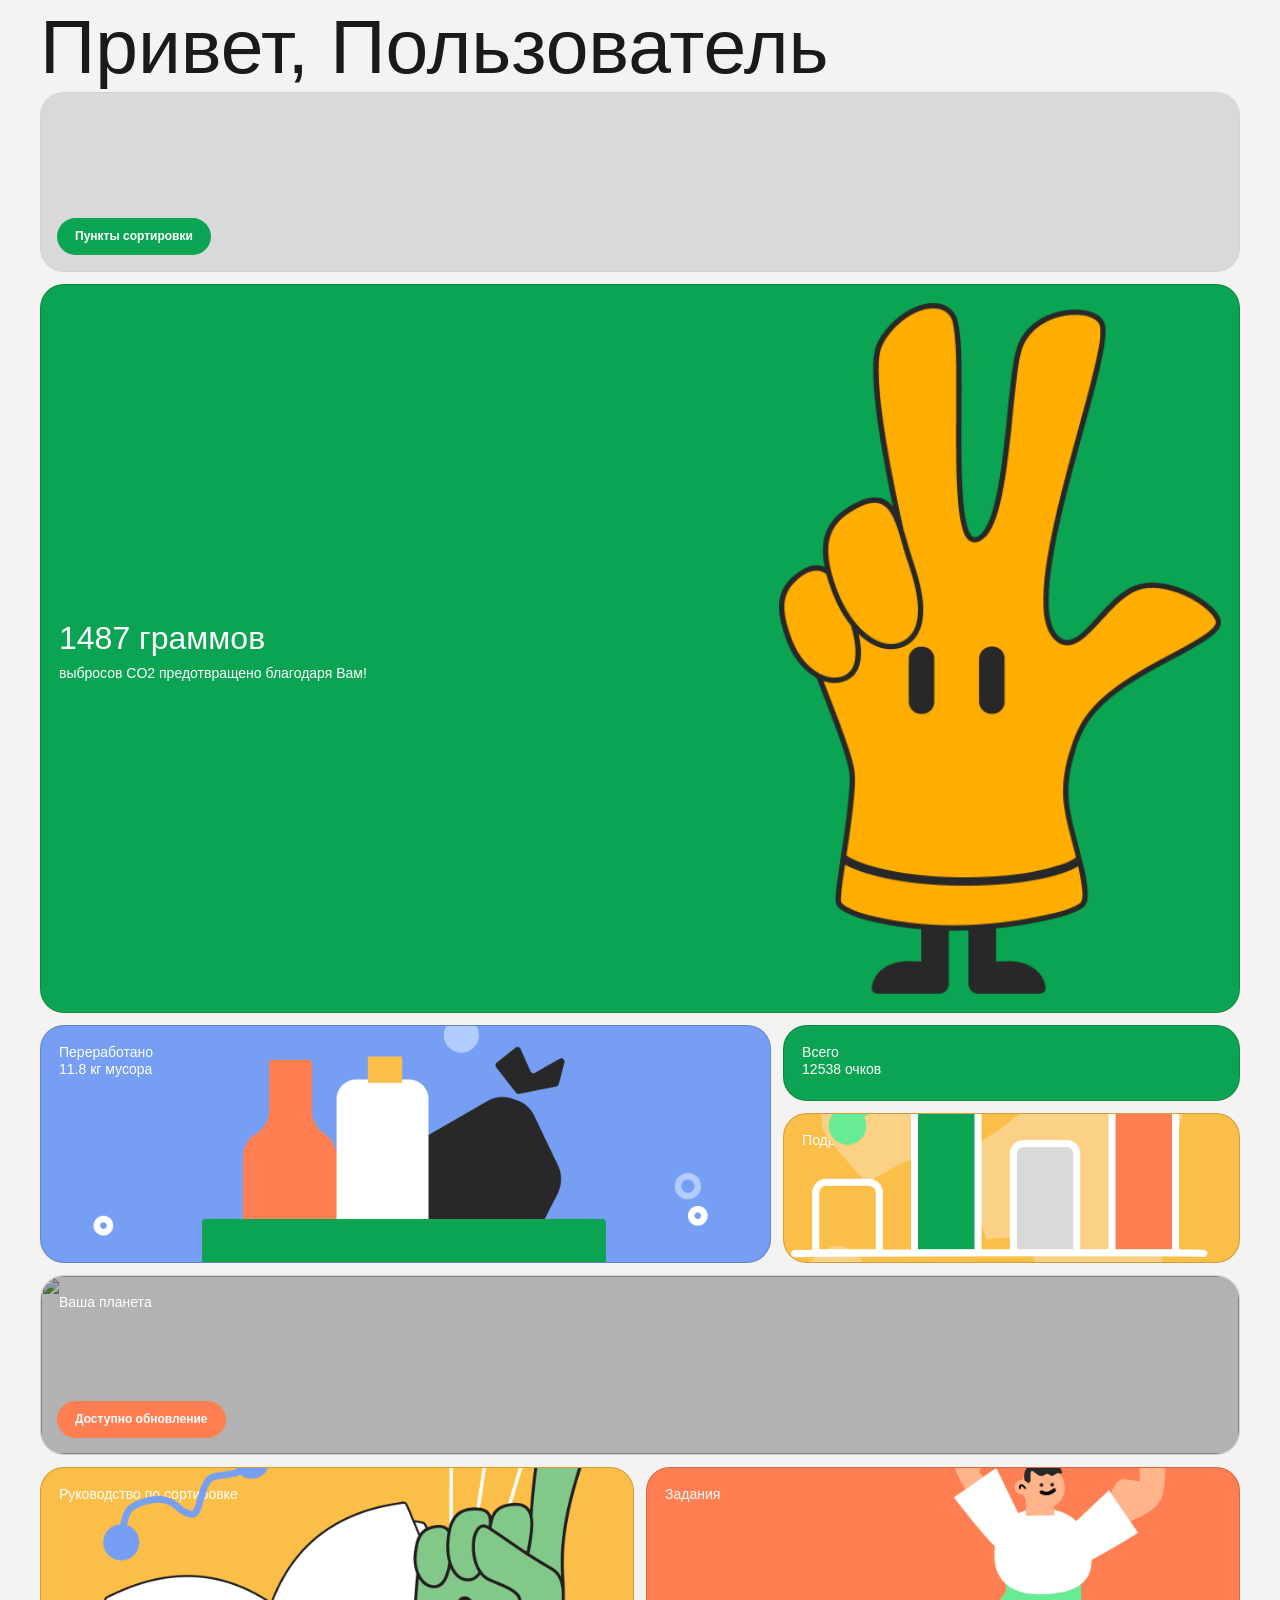
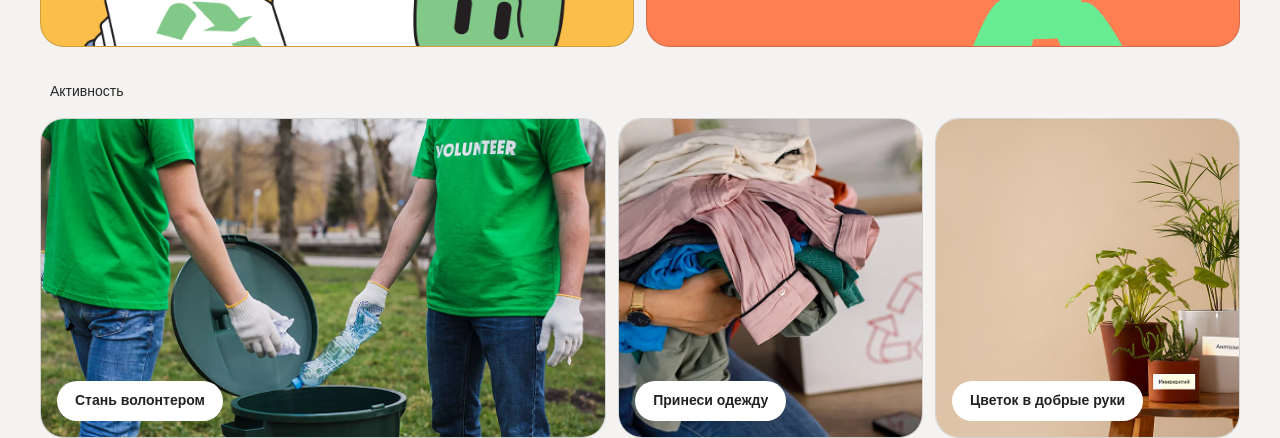
==== index.html @ 702b44ba "Add navigation links for guide and back button - Updated index.html to wrap yellow-card div with lin" ====
<!doctype html>
<html lang="en">
  <head>
    <meta charset="UTF-8" />
    <meta name="viewport" content="width=device-width, initial-scale=1.0" />
    <!-- ШРИФТЫ -->
    <link rel="preconnect" href="https://fonts.googleapis.com" />
    <link rel="preconnect" href="https://fonts.gstatic.com" crossorigin />
    <link
      href="https://fonts.googleapis.com/css2?family=Cormorant+Garamond:ital,wght@0,300..700;1,300..700&family=Inter:ital,opsz,wght@0,14..32,100..900;1,14..32,100..900&display=swap"
      rel="stylesheet"
    />
    <!-- БУТСТРАП -->
    <link
      href="https://cdn.jsdelivr.net/npm/bootstrap@5.3.8/dist/css/bootstrap.min.css"
      rel="stylesheet"
      integrity="sha384-sRIl4kxILFvY47J16cr9ZwB07vP4J8+LH7qKQnuqkuIAvNWLzeN8tE5YBujZqJLB"
      crossorigin="anonymous"
    />
    <!-- LEAFLET MAP CSS -->
    <link
      rel="stylesheet"
      href="https://unpkg.com/leaflet@1.9.4/dist/leaflet.css"
      integrity="sha256-p4NxAoJBhIIN+hmNHrzRCf9tD/miZyoHS5obTRR9BMY="
      crossorigin=""
    />
    <!-- СТИЛИ -->
    <link rel="stylesheet" href="css/reset.css" />
    <link rel="stylesheet" href="css/style.css" />
    <link rel="stylesheet" href="css/main-page.css" />

    <title>Уберу | Главная</title>
  </head>
  <body>
    <!-- MAIN -->
    <main class="main">
      <section>
        <div class="container">
          <h1>Привет, Пользователь</h1>

          <!-- MAP -->
          <div class="card map-card" id="mapCard">
            <div id="miniMap"></div>

            <div class="card-tag card-tag-green">Пункты сортировки</div>
          </div>

          <!-- MAP MODAL -->
          <div
            class="modal fade"
            id="mapModal"
            tabindex="-1"
            aria-labelledby="mapModalLabel"
            aria-hidden="true"
          >
            <div class="modal-dialog modal-fullscreen">
              <div class="modal-content">
                <div class="modal-header">
                  <h5 class="modal-title" id="mapModalLabel">
                    Карта пунктов сортировки
                  </h5>
                  <button
                    type="button"
                    class="btn-close"
                    data-bs-dismiss="modal"
                    aria-label="Close"
                  ></button>
                </div>
                <div class="modal-body p-0">
                  <div class="map-controls">
                    <input
                      type="text"
                      class="map-search"
                      placeholder="Поиск пункта переработки или адреса"
                    />
                    <div class="map-filters">
                      <button
                        class="filter-btn"
                        data-type="plastic"
                        data-color="#ff7e52"
                      >
                        ПЛАСТИК
                      </button>
                      <button
                        class="filter-btn"
                        data-type="paper"
                        data-color="#BDBDBD"
                      >
                        БУМАГА
                      </button>
                      <button
                        class="filter-btn"
                        data-type="glass"
                        data-color="#769ff3"
                      >
                        СТЕКЛО
                      </button>
                      <button
                        class="filter-btn"
                        data-type="metal"
                        data-color="#fbbf49"
                      >
                        МЕТАЛЛ
                      </button>
                      <button
                        class="filter-btn"
                        data-type="organic"
                        data-color="#0ba452"
                      >
                        ОРГАНИКА
                      </button>
                    </div>
                  </div>
                  <div id="fullMap"></div>
                </div>
              </div>
            </div>
          </div>

          <!-- CO2 -->
          <div class="card carbon-card">
            <div class="carbon-text">
              <h3 class="big-card-title mb-2"><span>1487</span> граммов</h3>
              <p>выбросов CO2 предотвращено благодаря Вам!</p>
            </div>

            <img src="img/main_page/gloves.png" />
          </div>

          <!-- GRID -->
          <div class="grid">
            <div class="card left-big">
              <div class="left-big-text">
                <p>Переработано</p>
                <h3><span>11.8</span> кг мусора</h3>
              </div>
              <img src="img/main_page/recycling.png" />
            </div>

            <div class="right-column">
              <div class="card small-green">
                <p>Всего</p>
                <h3><span>12538</span> очков</h3>
                <!-- <h3>очков</h3> -->
              </div>

              <div class="card small-yellow">
                <div class="small-text">
                  <h3>Подробнее</h3>
                </div>
                <img src="img/main_page/more.png" />
              </div>
            </div>
          </div>

          <!-- PLANET -->
          <div class="card planet-card">
            <img
              src="https://images.unsplash.com/photo-1518770660439-4636190af475?q=80&w=1200"
            />

            <div class="content">
              <h3>Ваша планета</h3>
            </div>

            <div class="card-tag card-tag-red">Доступно обновление</div>
          </div>

          <!-- DOUBLE -->
          <div class="double-grid">
            <a href="pages/tasks.html" class="card-link">
              <div class="card yellow-card">
                <h3>Руководство по сортировке</h3>
                <img src="img/main_page/guide.png" />
              </div>
            </a>

            <div class="card orange-card">
              <h3>Задания</h3>
              <img src="img/main_page/tasks.png" />
            </div>
          </div>

          <!-- ACTIVITY -->
          <h2 class="section-title">Активность</h2>

          <div class="activity-grid">
            <div class="card activity-card">
              <img src="img/main_page/activities/image 77.png" />

              <div class="tag">Стань волонтером</div>
            </div>

            <div class="card activity-card">
              <img src="img/main_page/activities/image 90.png" />

              <div class="tag">Принеси одежду</div>
            </div>

            <div class="card activity-card">
              <img src="img/main_page/activities/image 91.png" />

              <div class="tag">Цветок в добрые руки</div>
            </div>
          </div>
        </div>
      </section>
    </main>
    <!-- FOOTER -->
  </body>

  <script src="js/script.js"></script>
  <!-- LEAFLET MAP JS -->
  <script
    src="https://unpkg.com/leaflet@1.9.4/dist/leaflet.js"
    integrity="sha256-20nQCchB9co0qIjJZRGuk2/Z9VM+kNiyxNV1lvTlZBo="
    crossorigin=""
  ></script>
  <script
    src="https://cdn.jsdelivr.net/npm/bootstrap@5.3.8/dist/js/bootstrap.bundle.min.js"
    integrity="sha384-FKyoEForCGlyvwx9Hj09JcYn3nv7wiPVlz7YYwJrWVcXK/BmnVDxM+D2scQbITxI"
    crossorigin="anonymous"
  ></script>
</html>
---- css/style.css ----
:root {
  /*bg colors*/
  --app-light-gray: #f5f3f1;
  --app-green: #0ba452;
  --app-light-green: #67eb93;
  --app-red: #ff7e52;
  --app-blue: #769ff3;
  --app-yellow: #fbbf49;
  --app-white: #ffffff;

  /*font colors*/
  --app-dark: #1a1a1a;
  --app-dark-gray: #282828;

  /*font-size*/
  --h1-font-size: clamp(32px, 6vw, 90px);
  --h2-font-size: clamp(20px, 6vw, 32px);
  --h3-font-size: 14px;

  --text-style: clamp(12px, 2vw, 14px);
}

/*  */
/* ОБЩИЕ */
html {
  box-sizing: border-box;
  scroll-behavior: smooth;
}

*,
*::before,
*::after {
  box-sizing: inherit;
}

a {
  color: inherit;
  text-decoration: none;
}

li {
  list-style: none;
}

img {
  max-width: 100%;
}

button {
  color: inherit;
  font-size: inherit;
  background-color: transparent;
  border: none;
  cursor: pointer;
  font-family: inherit;
  padding: 0;
}

h1,
h3 {
  font-size: var(--h3-font-size);
}

.section-title {
  color: var(--app-dark-gray);
  font-weight: 500;
  font-size: var(--text-style);
  width: fit-content;
  padding: 8px 10px;
  border-radius: 6px;
  margin-bottom: 10px;
}

.descr-title {
  font-family: "Cormorant Garamond", serif;
  font-weight: 600;
  text-transform: uppercase;
  font-size: var(--h2-font-size);
  margin-bottom: 16px;
}

.container {
  max-width: 1220px;
  padding: 0 10px;
  margin: 0 auto;
}

body {
  font-family: "Unbounded", sans-serif;
  font-weight: 400;
  font-size: var(--text-style);
  line-height: 1.4;
  background-color: var(--app-light-gray);
  color: var(--app-dark);
}

p {
  color: var(--app-dark-gray);
  line-height: 1.6;
}

/*  */
/*  */
/* СЕКЦИЯ КОНТАКТЫ */
.contacts {
  padding: 100px 0;
}

.contacts__card-image {
  height: 200px;
  object-fit: cover;
}

.contacts-list-item-text {
  width: 50%;
}

/*  */
/*  */
/* ФУТЕР */

.footer__inner {
  display: flex;
  justify-content: space-between;
  text-transform: uppercase;
  letter-spacing: 2px;
  padding: 60px 0;
}
---- css/main-page.css ----
/* ОБЩИЕ КАРТОЧКИ */
.card {
  position: relative;
  border-radius: 24px;
  overflow: hidden;
  padding: 18px;
  color: white;
}
.card img {
  width: 100%;
  height: 100%;
  object-fit: cover;
}
.card p {
  position: relative;
  line-height: 1.2;
  z-index: 5;
  color: var(--app-white);
}

.card-tag {
  position: absolute;
  bottom: 16px;
  left: 16px;
  background: white;
  color: #222;
  border-radius: 999px;
  padding: 10px 18px;
  font-size: 12px;
  font-weight: 600;
}

.card-tag-green {
  background: var(--app-green);
  color: white;
}

.card-tag-red {
  background: var(--app-red);
  color: white;
}

.tag {
  position: absolute;
  bottom: 16px;
  left: 16px;
  background: white;
  color: #222;
  border-radius: 999px;
  padding: 10px 18px;
  font-size: 14px;
  font-weight: 600;
}

/* MAP */
.map-card {
  height: 180px;
  margin-bottom: 12px;
  cursor: pointer;
}
.map-card #miniMap {
  width: 100%;
  height: 100%;
  position: absolute;
  inset: 0;
  z-index: 1;
}
.map-card::after {
  content: "";
  background: rgba(0, 0, 0, 0.15);
  position: absolute;
  inset: 0;
  z-index: 1;
}
.map-card .card-tag {
  z-index: 2;
}

/* MAP MODAL */
#mapModal .modal-body {
  height: calc(100vh - 60px);
  padding: 0 !important;
  position: relative;
}
.map-controls {
  position: absolute;
  top: 0;
  left: 0;
  right: 0;
  z-index: 1000;
  background: white;
  padding: 16px;
  box-shadow: 0 2px 8px rgba(0,0,0,0.15);
}
.map-search {
  width: 100%;
  padding: 12px 16px;
  border: 1px solid #ddd;
  border-radius: 12px;
  font-size: 14px;
  margin-bottom: 12px;
  outline: none;
}
.map-search:focus {
  border-color: var(--app-green);
}
.map-filters {
  display: flex;
  gap: 8px;
  overflow-x: auto;
  -webkit-overflow-scrolling: touch;
  padding-bottom: 4px;
}
.filter-btn {
  flex: 0 0 auto;
  padding: 10px 18px;
  border: none;
  border-radius: 999px;
  background: white;
  color: #222;
  font-size: 13px;
  font-weight: 600;
  cursor: pointer;
  transition: all 0.2s ease;
  white-space: nowrap;
}
.filter-btn.active {
  color: white;
}
.filter-btn[data-type="plastic"].active {
  background: #ff7e52;
}
.filter-btn[data-type="paper"].active {
  background: #BDBDBD;
}
.filter-btn[data-type="glass"].active {
  background: #769ff3;
}
.filter-btn[data-type="metal"].active {
  background: #fbbf49;
}
.filter-btn[data-type="organic"].active {
  background: #0ba452;
}
#fullMap {
  width: 100%;
  height: 100%;
}

/* Hide Leaflet attribution and controls */
.leaflet-control-attribution,
.leaflet-bottom,
.leaflet-left,
.leaflet-right,
.leaflet-top {
  display: none !important;
}

/* CO2 CARD */
.carbon-card {
  background: var(--app-green);
  display: flex;
  flex-direction: row;
  align-items: center;
  justify-content: space-between;
  min-height: 180px;
  margin-bottom: 12px;
}
.big-card-title {
  font-size: var(--h2-font-size);
  margin-top: 4px;
}
.carbon-text {
  width: 45%;
}
.carbon-card img {
  width: 38%;
  object-fit: contain;
}

/* GRID */
.grid {
  display: grid;
  grid-template-columns: 1.6fr 1fr;
  gap: 12px;
  margin-bottom: 12px;
}
.left-big {
  background-color: var(--app-blue);
  min-height: 236px;
}
.right-column {
  display: flex;
  flex-direction: column;
  gap: 12px;
}
.small-green {
  background-color: var(--app-green);
  min-height: 76px;
}
.small-yellow {
  background-color: var(--app-yellow);
  min-height: 150px;
}

/* PLANET */
.planet-card {
  height: 180px;
  margin-bottom: 12px;
}
.planet-card img,
.planet-card::after {
  position: absolute;
  inset: 0;
}
.planet-card::after {
  content: "";
  background: rgba(0, 0, 0, 0.3);
}
.planet-card .content {
  position: relative;
  z-index: 2;
}
.planet-card .card-tag {
  position: absolute;
  bottom: 16px;
  left: 16px;
  z-index: 2;
}

/* TWO CARDS */
.double-grid {
  display: grid;
  grid-template-columns: 1fr 1fr;
  gap: 12px;
  margin-bottom: 28px;
}
.yellow-card {
  background-color: var(--app-yellow);
  min-height: 180px;
}
.orange-card {
  background-color: var(--app-red);
  min-height: 180px;
}

/* ACTIVITY */
.activity-grid {
  display: flex;
  gap: 12px;
  overflow-x: auto;
  scroll-snap-type: x mandatory;
  -webkit-overflow-scrolling: touch;
}
.activity-card {
  flex: 0 0 85%;
  height: 320px;
  scroll-snap-align: start;
}
.activity-card:first-child {
  margin-left: 16px;
}
.activity-card:last-child {
  margin-right: 16px;
}

@media (min-width: 769px) {
  .activity-grid {
    display: grid;
    grid-template-columns: 1.3fr 0.7fr 0.7fr;
    overflow-x: visible;
    scroll-snap-type: none;
  }
  .activity-card {
    flex: auto;
    scroll-snap-align: normal;
  }
  .activity-card:first-child,
  .activity-card:last-child {
    margin: 0;
  }
}

/* ABSOLUTE IMAGES */

.left-big img,
.small-yellow img,
.yellow-card img,
.orange-card img,
.activity-card img {
  position: absolute;
  inset: 0;
}

/* TYPOGRAPHY - ADAPTIVE HEADINGS */
h1 {
  font-size: var(--h1-font-size);
}
.section-title {
  font-size: var(--text-style);
}
.big-card-title {
  font-size: var(--h2-font-size);
}

/* Mobile styles */
@media (max-width: 768px) {
  h1 {
    font-size: 14px;
  }
  .section-title {
    font-size: 12px;
  }
  .big-card-title {
    font-size: 14px;
  }
  .carbon-card h3 {
    font-size: 14px;
  }
  .carbon-card h3 span {
    font-size: 20px;
    font-weight: 700;
  }
  .left-big h3,
  .small-green h3 {
    font-size: 12px;
  }
  .left-big h3 span,
  .small-green h3 span {
    font-size: 16px;
    font-weight: 700;
  }
}
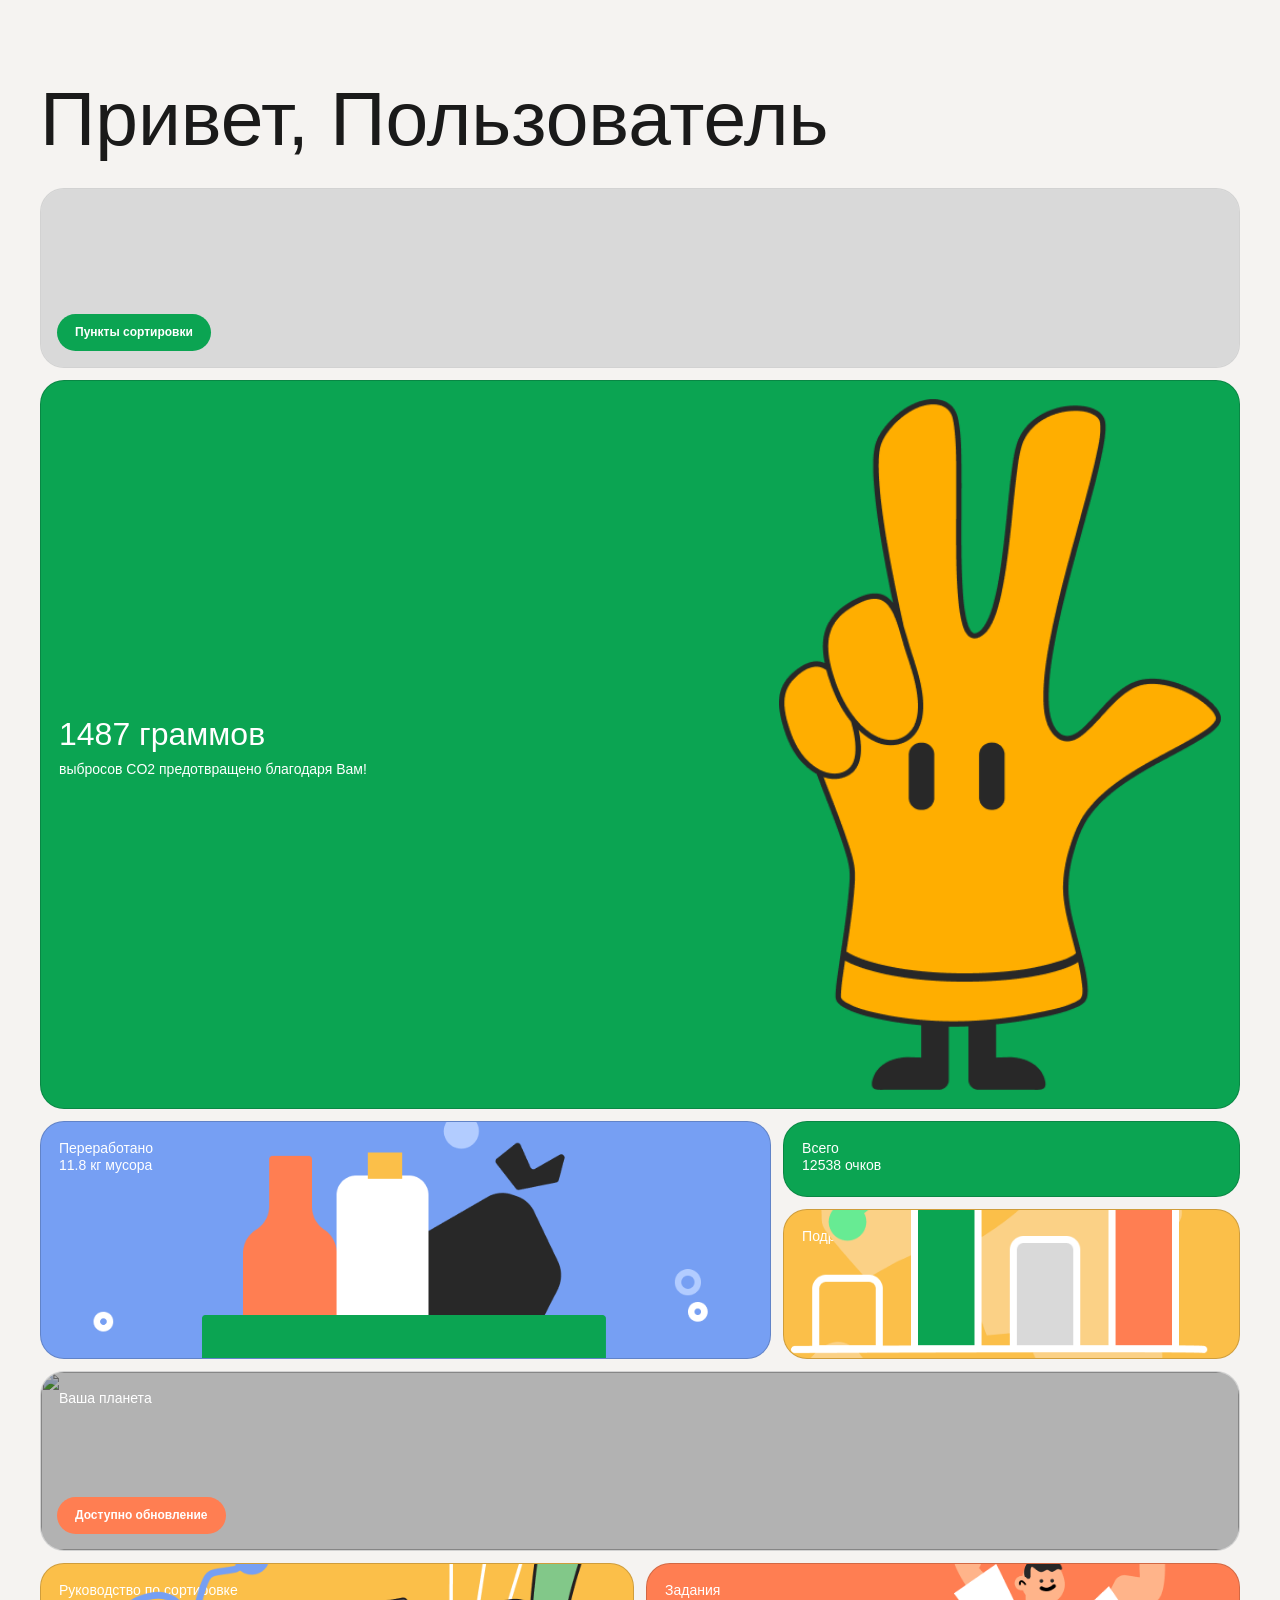
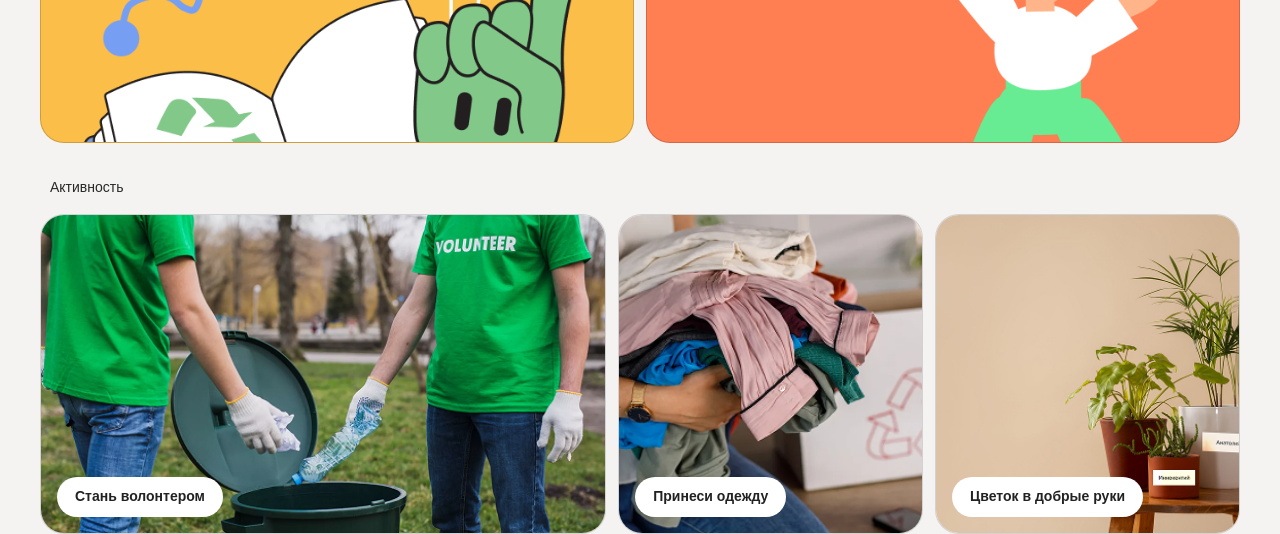
==== commit b98081ad: "update pages" ====
--- a/index.html
+++ b/index.html
@@ -36,7 +36,7 @@
     <main class="main">
       <section>
         <div class="container">
-          <h1>Привет, Пользователь</h1>
+          <h1 class="welcome">Привет, Пользователь</h1>
 
           <!-- MAP -->
           <div class="card map-card" id="mapCard">
@@ -174,11 +174,12 @@
                 <img src="img/main_page/guide.png" />
               </div>
             </a>
-
-            <div class="card orange-card">
-              <h3>Задания</h3>
-              <img src="img/main_page/tasks.png" />
-            </div>
+            <a href="pages/tasks.html" class="card-link">
+              <div class="card orange-card">
+                <h3>Задания</h3>
+                <img src="img/main_page/tasks.png" />
+              </div>
+            </a>
           </div>
 
           <!-- ACTIVITY -->
--- a/css/main-page.css
+++ b/css/main-page.css
@@ -1,3 +1,8 @@
+.welcome{
+  margin-top: 8vh;
+  margin-bottom: 24px;
+}
+
 /* ОБЩИЕ КАРТОЧКИ */
 .card {
   position: relative;
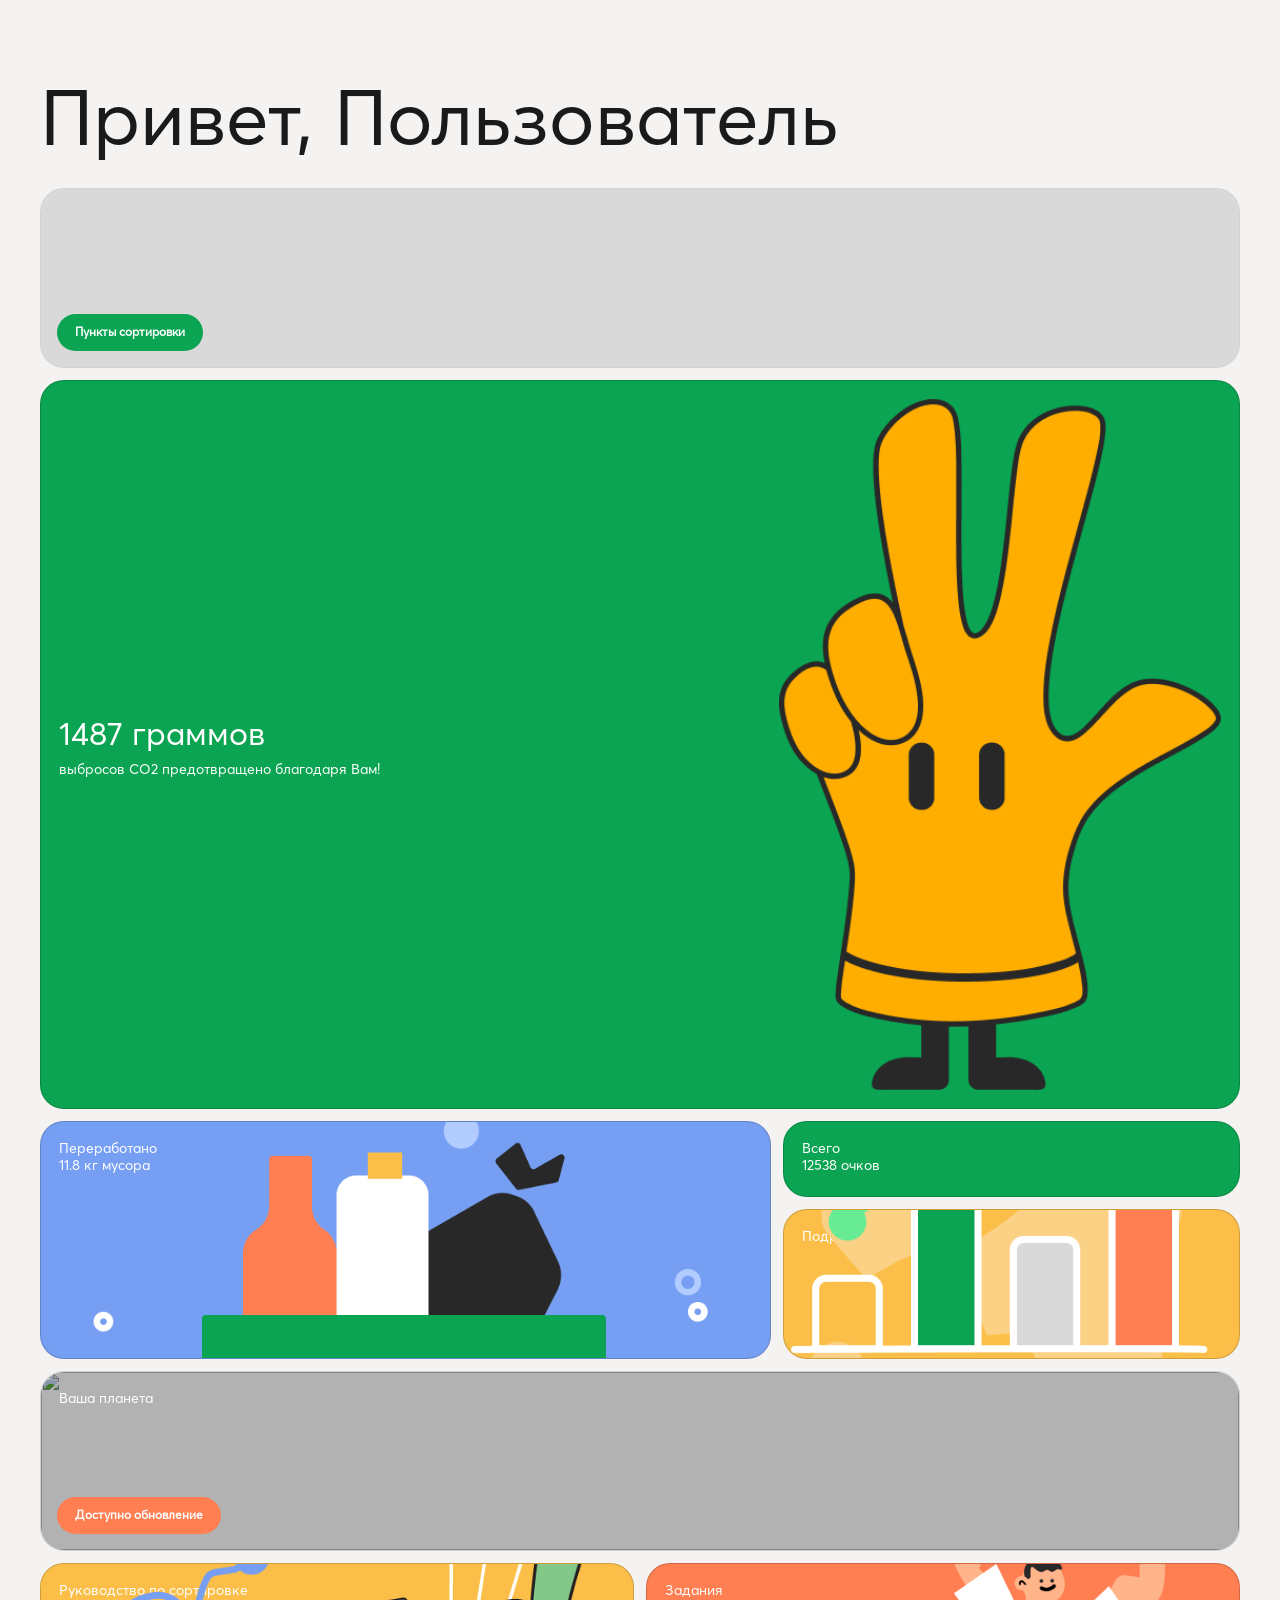
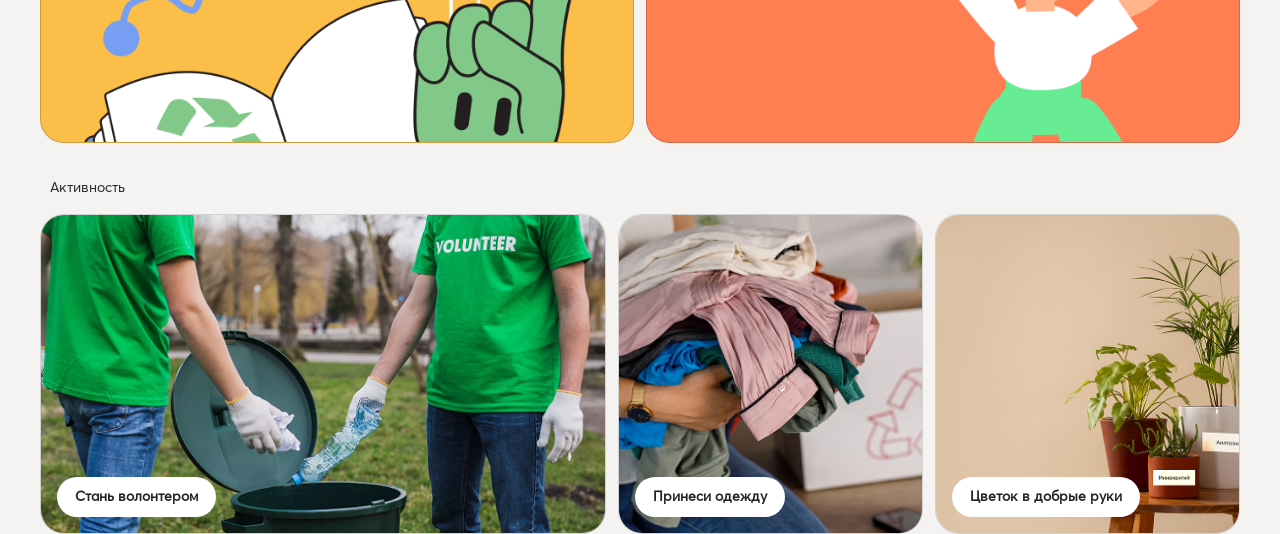
==== commit 39d07818: "update" ====
--- a/index.html
+++ b/index.html
@@ -28,6 +28,7 @@
     <link rel="stylesheet" href="css/reset.css" />
     <link rel="stylesheet" href="css/style.css" />
     <link rel="stylesheet" href="css/main-page.css" />
+    <link rel="stylesheet" href="css/navbar.css" />
 
     <title>Уберу | Главная</title>
   </head>
@@ -168,7 +169,7 @@
 
           <!-- DOUBLE -->
           <div class="double-grid">
-            <a href="pages/tasks.html" class="card-link">
+            <a href="pages/learn.html" class="card-link">
               <div class="card yellow-card">
                 <h3>Руководство по сортировке</h3>
                 <img src="img/main_page/guide.png" />
@@ -207,6 +208,35 @@
         </div>
       </section>
     </main>
+    <!-- Мобильная навигация -->
+    <nav class="mobile-nav">
+      <a href="#" class="nav-item icon-trash" aria-label="Удалить"></a>
+      <a
+        href="pages/learn.html"
+        class="nav-item icon-lightbulb"
+        aria-label="Идеи"
+      ></a>
+
+      <!-- Центральная кнопка -->
+      <a href="pages/map.html" class="center-btn" aria-label="Карта">
+        <svg viewBox="0 0 24 24">
+          <path
+            d="M20.5 3l-.16.03L15 5.1 9 3 3.36 4.9c-.21.07-.36.25-.36.48V20.5c0 .28.22.5.5.5l.16-.03L9 18.9l6 2.1 5.64-1.9c.21-.07.36-.25.36-.48V3.5c0-.28-.22-.5-.5-.5zM15 19l-6-2.11V5l6 2.11V19z"
+          />
+        </svg>
+      </a>
+
+      <a
+        href="pages/socials.html"
+        class="nav-item icon-info"
+        aria-label="Информация"
+      ></a>
+      <a
+        href="pages/profile.html"
+        class="nav-item icon-user"
+        aria-label="Профиль"
+      ></a>
+    </nav>
     <!-- FOOTER -->
   </body>
 
--- a/css/style.css
+++ b/css/style.css
@@ -18,6 +18,17 @@
   --h3-font-size: 14px;
 
   --text-style: clamp(12px, 2vw, 14px);
+}
+
+@font-face {
+  font-family: "Averta";
+  src:
+    url("../fonts/AvertaCyrillic/AvertaCyrillicRegular.otf") format("opentype"),
+    url("../fonts/AvertaCyrillic/AvertaCyrillicSemiBold.otf") format("opentype"),
+    url("../fonts/AvertaCyrillic/AvertaCyrillicBold.otf") format("opentype"),
+    url("../fonts/AvertaCyrillic/AvertaCyrillicExtraBold.otf")
+      format("opentype"),
+    url("../fonts/AvertaCyrillic/AvertaCyrillicBlack.otf") format("opentype");
 }
 
 /*  */
@@ -72,7 +83,7 @@
 }
 
 .descr-title {
-  font-family: "Cormorant Garamond", serif;
+  font-family: "Averta", serif;
   font-weight: 600;
   text-transform: uppercase;
   font-size: var(--h2-font-size);
@@ -86,7 +97,7 @@
 }
 
 body {
-  font-family: "Unbounded", sans-serif;
+  font-family: "Averta", sans-serif;
   font-weight: 400;
   font-size: var(--text-style);
   line-height: 1.4;
--- a/css/navbar.css
+++ b/css/navbar.css
@@ -0,0 +1,96 @@
+/* Скрываем навбар на десктопе */
+.mobile-nav {
+  display: none;
+}
+
+/* Показываем только на мобильных */
+@media (max-width: 768px) {
+  .mobile-nav {
+    display: flex;
+    position: fixed;
+    bottom: 0;
+    left: 0;
+    right: 0;
+    height: 70px;
+    background: #1a1a1a;
+    z-index: 1000;
+    align-items: center;
+    justify-content: space-around;
+    padding: 0 10px;
+    border-top-left-radius: 20px;
+    border-top-right-radius: 20px;
+    box-shadow: 0 -4px 12px rgba(0, 0, 0, 0.1);
+  }
+
+  .nav-item {
+    color: #888;
+    font-size: 24px;
+    text-decoration: none;
+    display: flex;
+    align-items: center;
+    justify-content: center;
+    width: 50px;
+    height: 50px;
+    transition: color 0.3s ease;
+  }
+
+  .nav-item:hover,
+  .nav-item.active {
+    color: #fff;
+  }
+
+  /* Центральный выступающий элемент */
+  .center-btn {
+    position: relative;
+    top: -25px;
+    width: 60px;
+    height: 60px;
+    background: #2ecc71;
+    border-radius: 50%;
+    display: flex;
+    align-items: center;
+    justify-content: center;
+    box-shadow: 0 4px 12px rgba(46, 204, 113, 0.4);
+    transform: scale(1.1);
+    transition: transform 0.2s ease;
+  }
+
+  .center-btn:hover {
+    transform: scale(1.15);
+  }
+
+  .center-btn svg {
+    width: 30px;
+    height: 30px;
+    fill: white;
+  }
+
+  /* Иконки как SVG или Font Awesome — здесь используем простые SVG */
+  .icon-trash::before {
+    content: url(../img/nav_icons/main-icon.svg);
+  }
+  .icon-lightbulb::before {
+    content: url(../img/nav_icons/learn-icon.svg);
+  }
+  .icon-info::before {
+    content: url(../img/nav_icons/learn-icon-1.svg);
+  }
+  .icon-user::before {
+    content: url(../img/nav_icons/profile-icon.svg);
+  }
+
+  /* Адаптация под очень маленькие экраны */
+  @media (max-width: 360px) {
+    .mobile-nav {
+      height: 60px;
+    }
+    .center-btn {
+      width: 50px;
+      height: 50px;
+      top: -20px;
+    }
+    .nav-item {
+      font-size: 20px;
+    }
+  }
+}
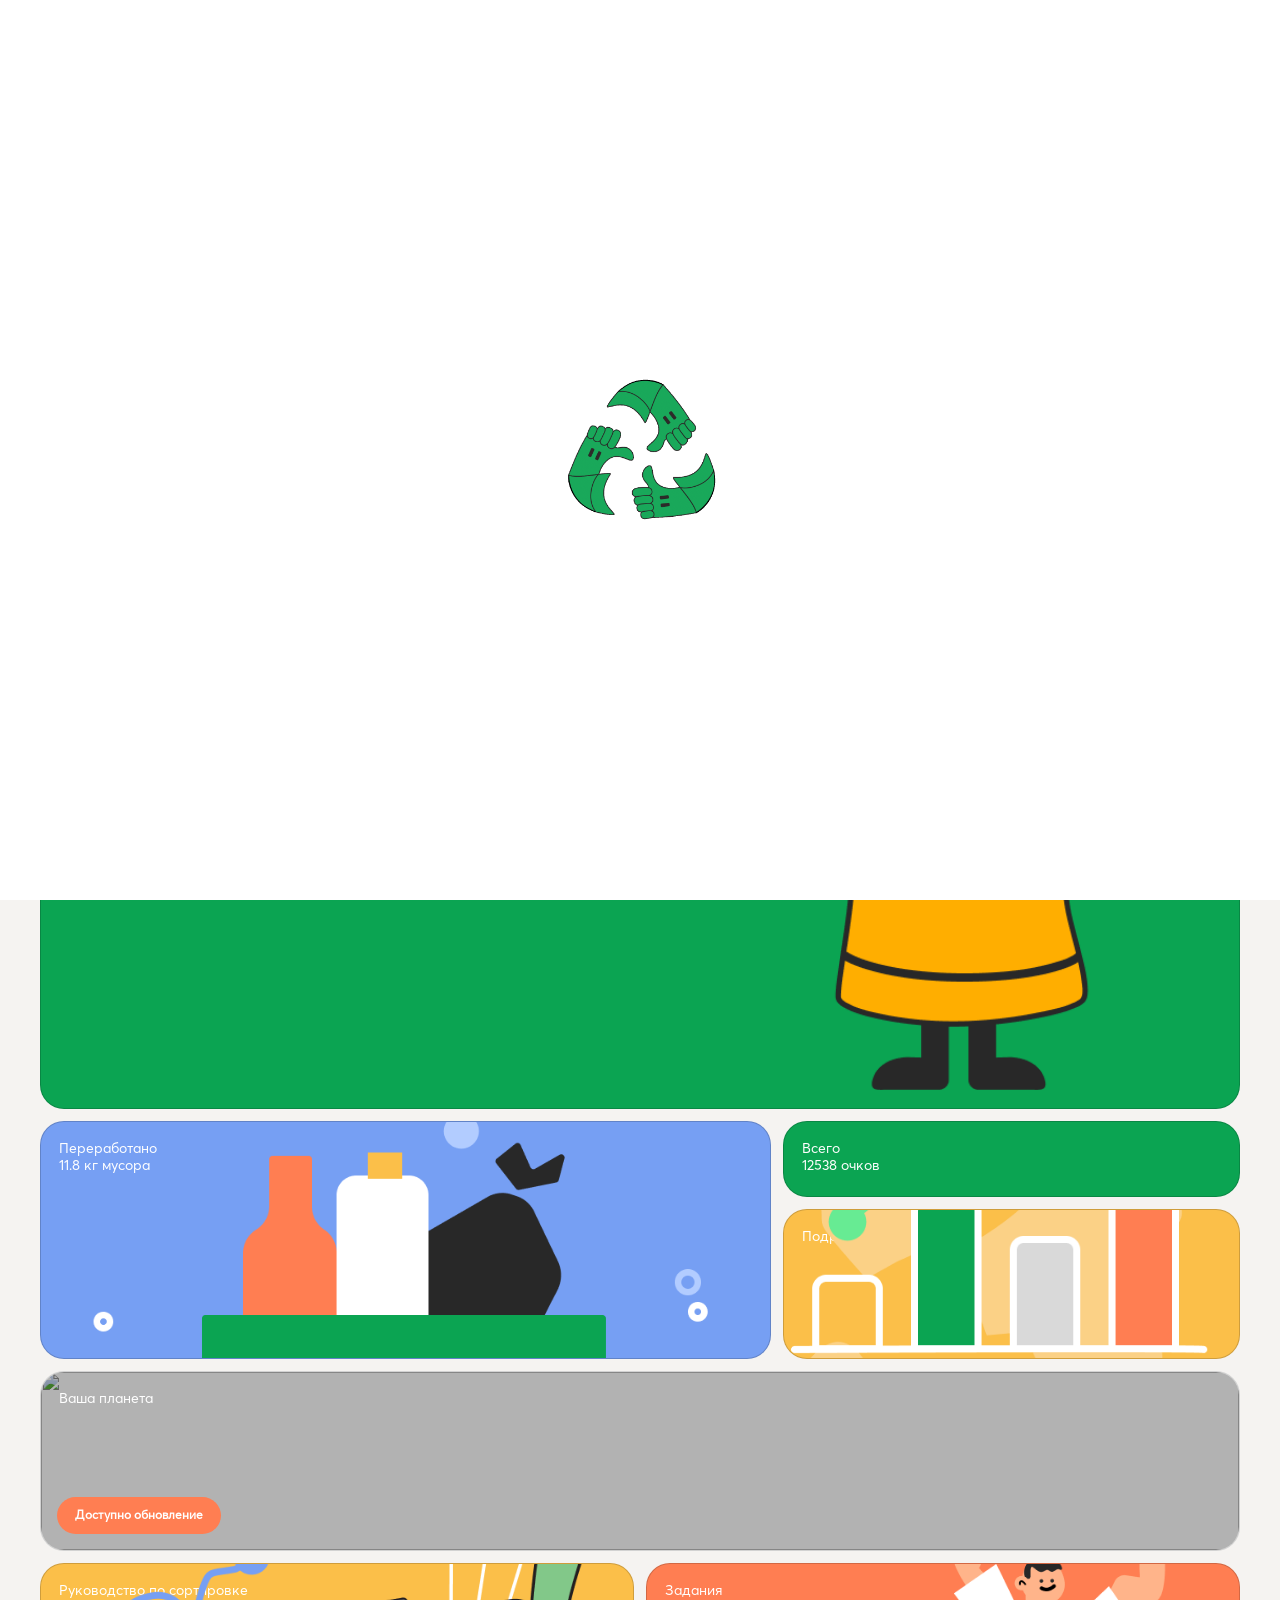
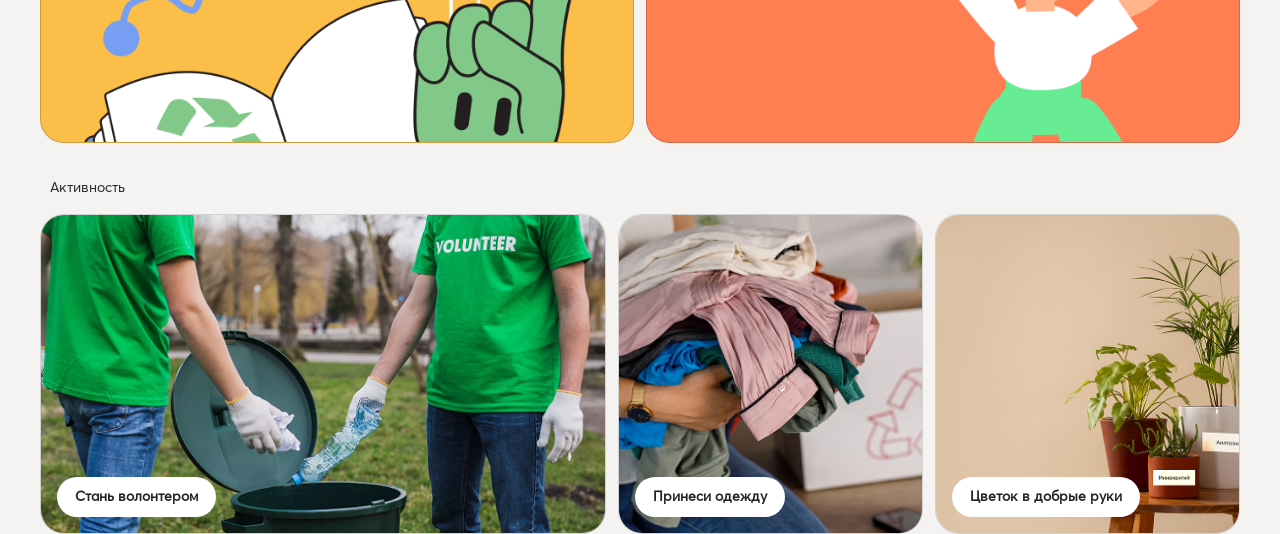
==== commit 974c5e2b: "Add preload page with 5-second animation display - Added preload.css with styles for full-screen ani" ====
--- a/index.html
+++ b/index.html
@@ -29,10 +29,16 @@
     <link rel="stylesheet" href="css/style.css" />
     <link rel="stylesheet" href="css/main-page.css" />
     <link rel="stylesheet" href="css/navbar.css" />
+    <link rel="stylesheet" href="css/preload.css" />
 
     <title>Уберу | Главная</title>
   </head>
   <body>
+    <!-- PRELOADER -->
+    <div class="preload-container">
+      <img src="img/preload/main.gif" alt="Preloader" />
+    </div>
+
     <!-- MAIN -->
     <main class="main">
       <section>
@@ -240,6 +246,7 @@
     <!-- FOOTER -->
   </body>
 
+  <script src="js/preload.js"></script>
   <script src="js/script.js"></script>
   <!-- LEAFLET MAP JS -->
   <script
--- a/css/preload.css
+++ b/css/preload.css
@@ -0,0 +1,26 @@
+/* PRELOAD STYLES */
+.preload-container {
+  position: fixed;
+  top: 0;
+  left: 0;
+  width: 100%;
+  height: 100%;
+  background-color: #ffffff;
+  display: flex;
+  justify-content: center;
+  align-items: center;
+  z-index: 9999;
+  transition: opacity 0.5s ease-out, visibility 0.5s ease-out;
+}
+
+.preload-container.hidden {
+  opacity: 0;
+  visibility: hidden;
+  pointer-events: none;
+}
+
+.preload-container img {
+  max-width: 300px;
+  width: 100%;
+  height: auto;
+}
